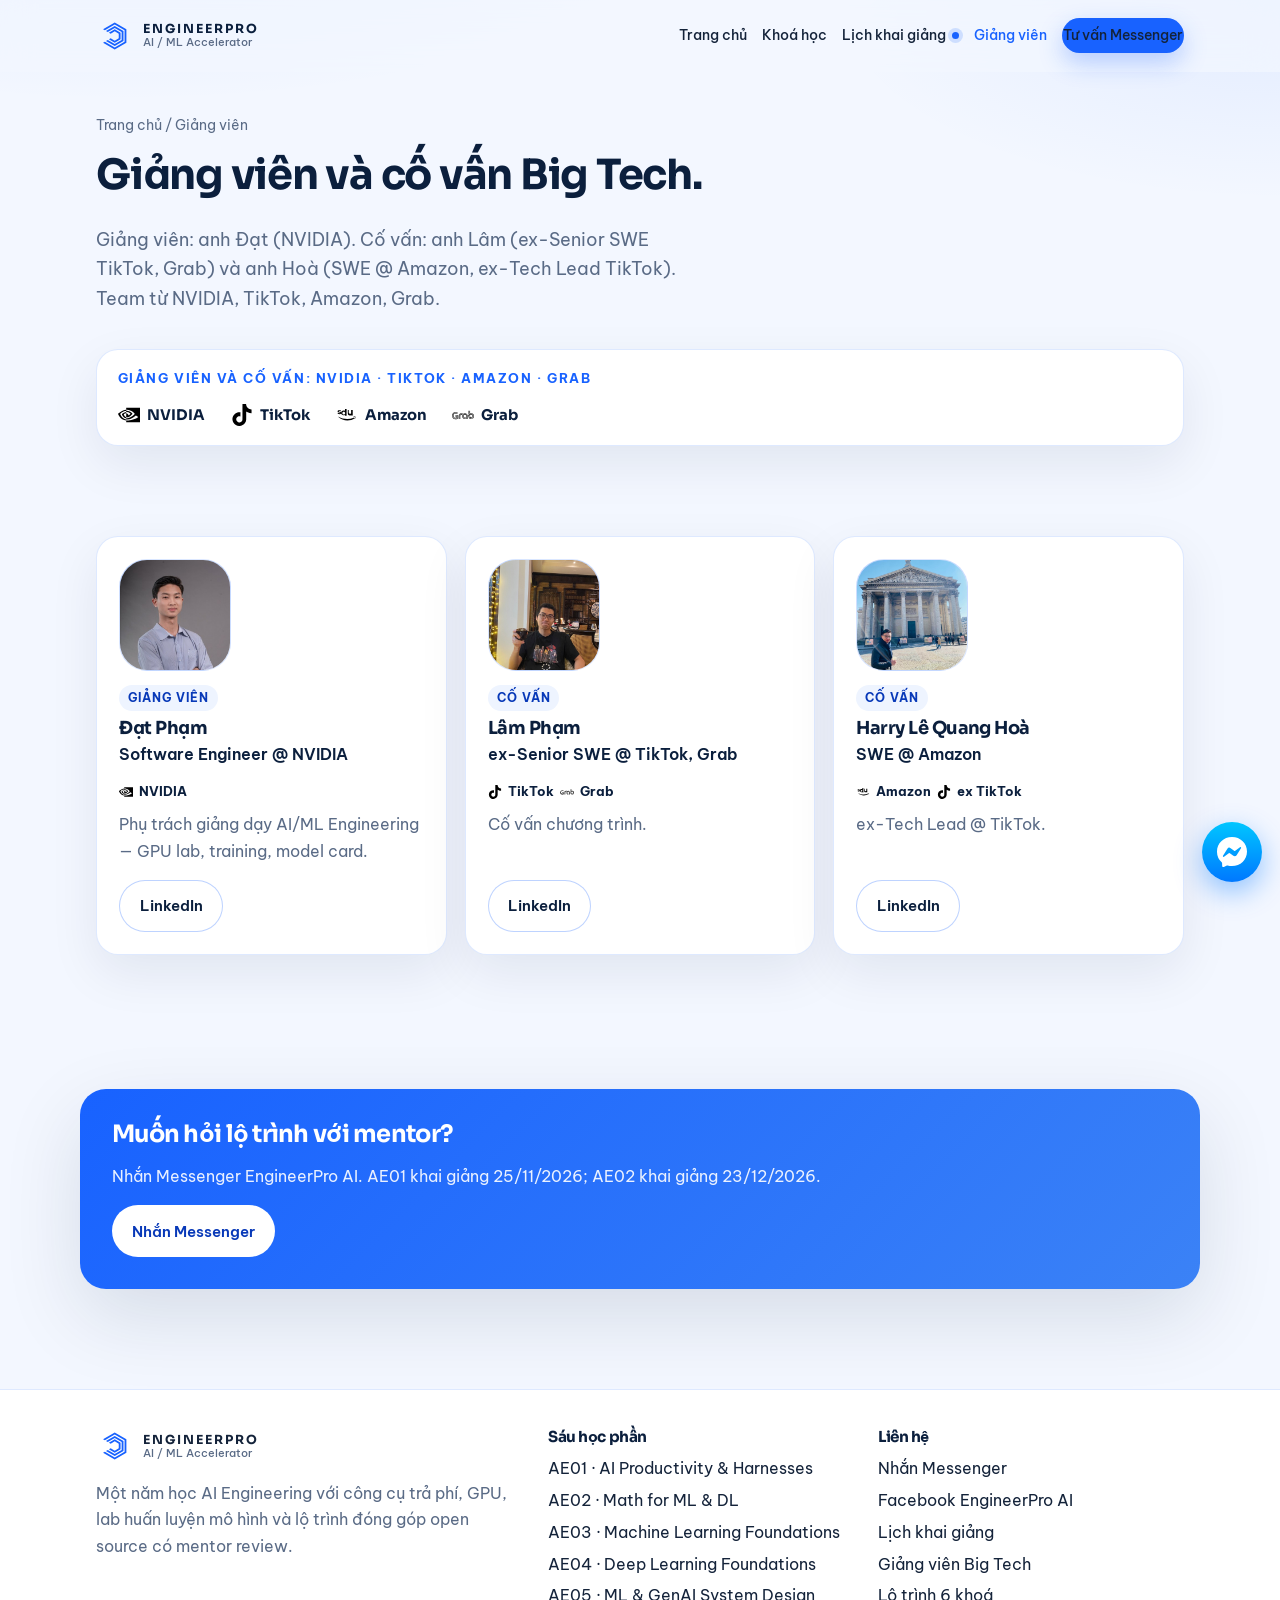
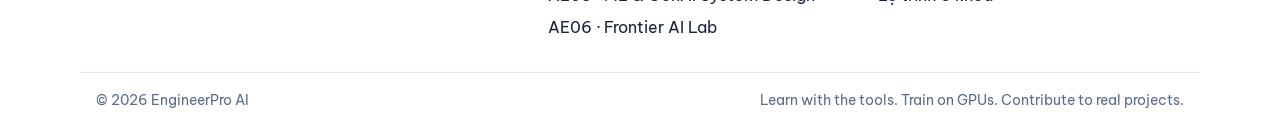
==== docs/giang-vien/index.html @ b5baab97 "Publish EngineerPro AI site with courses, instructors, and intake dates. Static GitHub Pages site fo" ====
<!doctype html>
<html lang="vi">
<head>
  <meta charset="utf-8">
  <meta name="viewport" content="width=device-width, initial-scale=1">
  <title>Giảng viên | EngineerPro AI</title>
  <meta name="description" content="Giảng viên Đạt Phạm (NVIDIA). Cố vấn Lâm Phạm (ex-Senior SWE TikTok, Grab) và Harry Lê Quang Hoà (SWE @ Amazon, ex-Tech Lead TikTok).">
  <link rel="canonical" href="https://engineerpro-team.github.io/engineerproai/giang-vien/">
  <link rel="icon" type="image/png" sizes="32x32" href="../assets/img/favicon-32.png">
  <link rel="icon" type="image/png" href="../assets/img/favicon.png">
  <link rel="apple-touch-icon" href="../assets/img/apple-touch-icon.png">
  <meta property="og:type" content="website">
  <meta property="og:site_name" content="EngineerPro AI">
  <meta property="og:locale" content="vi_VN">
  <meta property="og:title" content="Giảng viên | EngineerPro AI">
  <meta property="og:description" content="Giảng viên Đạt Phạm (NVIDIA). Cố vấn Lâm Phạm (ex-Senior SWE TikTok, Grab) và Harry Lê Quang Hoà (SWE @ Amazon, ex-Tech Lead TikTok).">
  <meta property="og:url" content="https://engineerpro-team.github.io/engineerproai/giang-vien/">
  <meta property="og:image" content="https://engineerpro-team.github.io/engineerproai/assets/img/og-share.png">
  <meta property="og:image:width" content="1200">
  <meta property="og:image:height" content="630">
  <meta name="twitter:card" content="summary_large_image">
  <meta name="twitter:title" content="Giảng viên | EngineerPro AI">
  <meta name="twitter:description" content="Giảng viên Đạt Phạm (NVIDIA). Cố vấn Lâm Phạm (ex-Senior SWE TikTok, Grab) và Harry Lê Quang Hoà (SWE @ Amazon, ex-Tech Lead TikTok).">
  <meta name="twitter:image" content="https://engineerpro-team.github.io/engineerproai/assets/img/og-share.png">
  <link rel="preconnect" href="https://fonts.googleapis.com">
  <link rel="preconnect" href="https://fonts.gstatic.com" crossorigin>
  <link href="https://fonts.googleapis.com/css2?family=Be+Vietnam+Pro:wght@400;500;600;700;800&family=Sora:wght@600;700;800&display=swap" rel="stylesheet">
  <link rel="stylesheet" href="../assets/css/style.css">
  
</head>
<body>
  <a class="skip-link" href="#main">Bỏ qua điều hướng</a>
  <header class="header" data-header>
  <div class="header-inner">
    <a class="brand" href="../index.html">
      <img src="../assets/img/logo-mark.svg" alt="">
      <span><b>ENGINEERPRO</b><small>AI / ML Accelerator</small></span>
    </a>
    <button class="nav-toggle" type="button" data-nav-toggle aria-expanded="false" aria-controls="site-nav" aria-label="Mở menu">
      <span></span>
    </button>
    <nav class="nav" id="site-nav" data-nav-panel>
      <a href="../index.html">Trang chủ</a>
      <a href="../khoa-hoc/">Khoá học</a>
      <a href="../lich-khai-giang/" class="nav-hot">Lịch khai giảng</a>
      <a href="../giang-vien/" class="is-active">Giảng viên</a>
      <a class="btn btn-primary" href="https://m.me/EngineerProAI" target="_blank" rel="noopener">Tư vấn Messenger</a>
    </nav>
  </div>
</header>
  <main id="main">
<section class="page-hero">
  <div class="wrap">
    <p class="crumbs"><a href="../index.html">Trang chủ</a> / Giảng viên</p>
    <h1>Giảng viên và cố vấn Big Tech.</h1>
    <p class="lede">Giảng viên: anh Đạt (NVIDIA). Cố vấn: anh Lâm (ex-Senior SWE TikTok, Grab) và anh Hoà (SWE @ Amazon, ex-Tech Lead TikTok). Team từ NVIDIA, TikTok, Amazon, Grab.</p>
    <div class="logo-strip reveal">
  <p>Giảng viên và cố vấn: NVIDIA · TikTok · Amazon · Grab</p>
  <ul><li><img src="../assets/img/companies/nvidia.svg" alt=""><span>NVIDIA</span></li><li><img src="../assets/img/companies/tiktok.svg" alt=""><span>TikTok</span></li><li><img src="../assets/img/companies/amazon.svg" alt=""><span>Amazon</span></li><li><img src="../assets/img/companies/grab.svg" alt=""><span>Grab</span></li></ul>
</div>
  </div>
</section>
<section class="instructors">
  <div class="wrap grid-3"><article class="card person">
  <div class="avatar"><img src="../assets/img/mentors/dat-pham.jpg" alt="Đạt Phạm"></div>
  <span class="soon">Giảng viên</span>
  <h3>Đạt Phạm</h3>
  <p class="person-role">Software Engineer @ NVIDIA</p>
  <div class="person-tags"><div class="company-tag"><img src="../assets/img/companies/nvidia.svg" alt="">NVIDIA</div></div>
  <p>Phụ trách giảng dạy AI/ML Engineering — GPU lab, training, model card.</p>
  <a class="btn btn-ghost" href="https://www.linkedin.com/in/datphamvn/" target="_blank" rel="noopener">LinkedIn</a>
</article><article class="card person">
  <div class="avatar"><img src="../assets/img/mentors/lam-pham.jpg" alt="Lâm Phạm"></div>
  <span class="soon">Cố vấn</span>
  <h3>Lâm Phạm</h3>
  <p class="person-role">ex-Senior SWE @ TikTok, Grab</p>
  <div class="person-tags"><div class="company-tag"><img src="../assets/img/companies/tiktok.svg" alt="">TikTok</div><div class="company-tag"><img src="../assets/img/companies/grab.svg" alt="">Grab</div></div>
  <p>Cố vấn chương trình.</p>
  <a class="btn btn-ghost" href="https://www.linkedin.com/in/lam0895/" target="_blank" rel="noopener">LinkedIn</a>
</article><article class="card person">
  <div class="avatar"><img src="../assets/img/mentors/harry-le-quang-hoa.jpg" alt="Harry Lê Quang Hoà"></div>
  <span class="soon">Cố vấn</span>
  <h3>Harry Lê Quang Hoà</h3>
  <p class="person-role">SWE @ Amazon</p>
  <div class="person-tags"><div class="company-tag"><img src="../assets/img/companies/amazon.svg" alt="">Amazon</div><div class="company-tag"><img src="../assets/img/companies/tiktok.svg" alt="">ex TikTok</div></div>
  <p>ex-Tech Lead @ TikTok.</p>
  <a class="btn btn-ghost" href="https://www.linkedin.com/in/harry-le-quang-hoa-32210066/" target="_blank" rel="noopener">LinkedIn</a>
</article></div>
</section>
<section>
  <div class="wrap callout">
    <h2>Muốn hỏi lộ trình với mentor?</h2>
    <p>Nhắn Messenger EngineerPro AI. AE01 khai giảng 25/11/2026; AE02 khai giảng 23/12/2026.</p>
    <a class="btn btn-ghost" href="https://m.me/EngineerProAI" target="_blank" rel="noopener">Nhắn Messenger</a>
  </div>
</section>
</main>
  <footer class="footer">
  <div class="wrap footer-grid">
    <div>
      <a class="brand" href="../index.html">
        <img src="../assets/img/logo-mark.svg" alt="">
        <span><b>ENGINEERPRO</b><small>AI / ML Accelerator</small></span>
      </a>
      <p style="margin-top:1rem">Một năm học AI Engineering với công cụ trả phí, GPU, lab huấn luyện mô hình và lộ trình đóng góp open source có mentor review.</p>
    </div>
    <div>
      <h3>Sáu học phần</h3>
      <ul><li><a href="../khoa-hoc/ae01/">AE01 · AI Productivity & Harnesses</a></li><li><a href="../khoa-hoc/ae02/">AE02 · Math for ML & DL</a></li><li><a href="../khoa-hoc/ae03/">AE03 · Machine Learning Foundations</a></li><li><a href="../khoa-hoc/ae04/">AE04 · Deep Learning Foundations</a></li><li><a href="../khoa-hoc/ae05/">AE05 · ML & GenAI System Design</a></li><li><a href="../khoa-hoc/ae06/">AE06 · Frontier AI Lab</a></li></ul>
    </div>
    <div>
      <h3>Liên hệ</h3>
      <ul>
        <li><a href="https://m.me/EngineerProAI" target="_blank" rel="noopener">Nhắn Messenger</a></li>
        <li><a href="https://www.facebook.com/EngineerProAI" target="_blank" rel="noopener">Facebook EngineerPro AI</a></li>
        <li><a href="../lich-khai-giang/">Lịch khai giảng</a></li>
        <li><a href="../giang-vien/">Giảng viên Big Tech</a></li>
        <li><a href="../khoa-hoc/">Lộ trình 6 khoá</a></li>
      </ul>
    </div>
  </div>
  <div class="wrap legal">
    <span>© <span data-year></span> EngineerPro AI</span>
    <span>Learn with the tools. Train on GPUs. Contribute to real projects.</span>
  </div>
</footer>
  <a class="msg-fab" href="https://m.me/EngineerProAI" target="_blank" rel="noopener" aria-label="Nhắn tin tư vấn qua Messenger">
  <svg viewBox="0 0 24 24" aria-hidden="true">
    <path fill="currentColor" d="M.001 11.639C.001 4.949 5.241 0 12.001 0 18.762 0 24 4.95 24 11.639c0 6.689-5.238 11.638-11.999 11.638-1.21 0-2.38-.16-3.47-.46a.96.96 0 00-.64.05l-2.39 1.05a.96.96 0 01-1.35-.85l-.07-2.14a.97.97 0 00-.32-.68A11.39 11.39 0 010 11.639zm8.32-2.19l-3.52 5.6c-.35.53.32 1.139.82.75l3.79-2.87a.724.724 0 01.87 0l2.8 2.1c.84.63 2.04.41 2.6-.48l3.52-5.6c.35-.53-.32-1.13-.82-.75l-3.79 2.87a.724.724 0 01-.87 0l-2.8-2.1a1.8 1.8 0 00-2.6.48z"/>
  </svg>
</a>
  <script src="../assets/js/main.js"></script>
</body>
</html>
---- docs/assets/css/style.css ----
/* EngineerPro AI — GitHub Pages static site */

:root {
  --blue: #1862ff;
  --blue-600: #0b4ae6;
  --blue-700: #0839b8;
  --blue-50: #eef4ff;
  --blue-100: #d9e6ff;
  --navy: #0b1f3d;
  --ink: #14233a;
  --muted: #5a6b86;
  --ice: #f3f7ff;
  --paper: #ffffff;
  --line: rgba(24, 98, 255, 0.14);
  --line-strong: rgba(24, 98, 255, 0.28);
  --shadow: 0 18px 50px rgba(11, 31, 61, 0.08);
  --shadow-lg: 0 28px 80px rgba(11, 31, 61, 0.12);
  --radius: 22px;
  --radius-sm: 14px;
  --max: 1120px;
  --header: 72px;
  --font: "Be Vietnam Pro", system-ui, sans-serif;
  --display: "Sora", "Be Vietnam Pro", system-ui, sans-serif;
}

*,
*::before,
*::after { box-sizing: border-box; }

html { scroll-behavior: smooth; }

body {
  margin: 0;
  font-family: var(--font);
  color: var(--ink);
  background:
    radial-gradient(1200px 500px at 10% -10%, rgba(24, 98, 255, 0.12), transparent 55%),
    radial-gradient(900px 400px at 100% 0%, rgba(24, 98, 255, 0.08), transparent 50%),
    var(--ice);
  line-height: 1.65;
  min-height: 100vh;
  overflow-x: hidden;
}

body.nav-open { overflow: hidden; }

img { max-width: 100%; display: block; }

a { color: var(--blue-600); text-decoration: none; }
a:hover { text-decoration: underline; }
:focus-visible {
  outline: 3px solid var(--blue);
  outline-offset: 3px;
}

h1, h2, h3, h4 {
  font-family: var(--display);
  color: var(--navy);
  line-height: 1.15;
  letter-spacing: -0.03em;
  margin: 0 0 0.6em;
}

p { margin: 0 0 1em; }

.skip-link {
  position: absolute;
  left: -9999px;
  top: 0;
  background: var(--navy);
  color: #fff;
  padding: 0.7rem 1.1rem;
  z-index: 10000;
  border-radius: 0 0 10px 0;
  font-weight: 600;
}
.skip-link:focus { left: 0; }

.sr-only {
  position: absolute;
  width: 1px;
  height: 1px;
  padding: 0;
  margin: -1px;
  overflow: hidden;
  clip: rect(0, 0, 0, 0);
  white-space: nowrap;
  border: 0;
}

.wrap {
  width: 100%;
  max-width: var(--max);
  margin-inline: auto;
  padding-inline: 1rem;
  box-sizing: border-box;
}
.lede, .tagline, h1 { max-width: 100%; overflow-wrap: break-word; }

.header {
  position: sticky;
  top: 0;
  z-index: 50;
  min-height: var(--header);
  height: auto;
  display: flex;
  align-items: center;
  background: rgba(243, 247, 255, 0.72);
  backdrop-filter: blur(16px);
  -webkit-backdrop-filter: blur(16px);
  border-bottom: 1px solid transparent;
  transition: border-color 0.2s, background 0.2s, box-shadow 0.2s;
}
.header.is-scrolled {
  border-bottom-color: var(--line);
  background: rgba(255, 255, 255, 0.86);
  box-shadow: 0 8px 24px rgba(11, 31, 61, 0.05);
}

.header-inner {
  display: flex;
  align-items: center;
  justify-content: space-between;
  gap: 1rem;
  width: 100%;
  max-width: var(--max);
  margin-inline: auto;
  padding-inline: 1rem;
  box-sizing: border-box;
}

.brand {
  display: flex;
  align-items: center;
  gap: 0.7rem;
  text-decoration: none;
  color: var(--navy);
  font-family: var(--display);
  font-weight: 700;
  letter-spacing: 0.08em;
  font-size: 0.82rem;
}
.brand:hover { text-decoration: none; color: var(--blue); }
.brand img { width: 36px; height: 36px; }
.brand span { display: flex; flex-direction: column; line-height: 1.15; }
.brand b { letter-spacing: 0.16em; font-size: 0.78rem; }
.brand small {
  font-family: var(--font);
  font-weight: 500;
  letter-spacing: 0;
  color: var(--muted);
  font-size: 0.68rem;
  text-transform: none;
}

.nav {
  display: none;
  align-items: center;
  gap: 0.2rem 0.95rem;
}
.nav.is-open {
  display: flex;
  position: fixed;
  inset: var(--header) 0 0 0;
  background: rgba(255, 255, 255, 0.97);
  flex-direction: column;
  align-items: stretch;
  padding: 1.2rem;
  gap: 0.2rem;
  z-index: 40;
}
.nav a {
  color: var(--ink);
  font-weight: 500;
  font-size: 1.05rem;
  text-decoration: none;
  padding: 0.85rem 0.4rem;
  border-bottom: 1px solid var(--line);
}
.nav a:hover,
.nav a.is-active { color: var(--blue); }
.nav .btn { margin-top: 0.8rem; width: 100%; }

.nav-toggle {
  display: inline-flex !important;
  align-items: center;
  justify-content: center;
  width: 42px;
  height: 42px;
  border: 1.5px solid var(--blue);
  background: #fff;
  border-radius: 12px;
  cursor: pointer;
  margin-left: auto;
  flex-shrink: 0;
}

@media (min-width: 901px) {
  .nav-toggle { display: none !important; }
  .nav {
    display: flex;
    position: static;
    inset: auto;
    background: transparent;
    flex-direction: row;
    align-items: center;
    padding: 0;
    gap: 0.2rem 0.95rem;
  }
  .nav.is-open { display: flex; }
  .nav a {
    padding: 0.35rem 0;
    font-size: 0.9rem;
    border-bottom: 0;
  }
  .nav .btn { margin-top: 0; width: auto; }
}
.nav-toggle span,
.nav-toggle span::before,
.nav-toggle span::after {
  display: block;
  width: 18px;
  height: 2px;
  background: var(--navy);
  position: relative;
  margin: 0 auto;
  border-radius: 2px;
}
.nav-toggle span::before,
.nav-toggle span::after {
  content: "";
  position: absolute;
  left: 0;
}
.nav-toggle span::before { top: -6px; }
.nav-toggle span::after { top: 6px; }

.btn {
  display: inline-flex;
  align-items: center;
  justify-content: center;
  gap: 0.45rem;
  padding: 0.78rem 1.2rem;
  border-radius: 999px;
  font-weight: 600;
  font-size: 0.95rem;
  border: 1px solid transparent;
  text-decoration: none;
  cursor: pointer;
  transition: transform 0.15s, box-shadow 0.15s, background 0.15s;
  white-space: nowrap;
}
.btn:hover { text-decoration: none; transform: translateY(-1px); }
.btn-primary {
  background: var(--blue);
  color: #fff;
  box-shadow: 0 10px 24px rgba(24, 98, 255, 0.28);
}
.btn-primary:hover { background: var(--blue-600); color: #fff; }
.btn-ghost {
  background: #fff;
  color: var(--navy);
  border-color: var(--line-strong);
}
.btn-ghost:hover { color: var(--blue); }
.btn-lg { padding: 0.95rem 1.45rem; }

.hero {
  padding: 3.2rem 0 2.2rem;
  position: relative;
  overflow: visible;
}
.hero-grid > * { min-width: 0; }
.hero-grid {
  display: grid;
  grid-template-columns: 1.15fr 0.85fr;
  gap: 2.5rem;
  align-items: center;
}
.eyebrow {
  display: inline-flex;
  align-items: center;
  flex-wrap: wrap;
  max-width: 100%;
  white-space: normal;
  gap: 0.5rem;
  font-size: 0.78rem;
  font-weight: 600;
  letter-spacing: 0.08em;
  text-transform: uppercase;
  color: var(--blue);
  background: #fff;
  border: 1px solid var(--line);
  padding: 0.35rem 0.75rem;
  border-radius: 999px;
  margin-bottom: 1.1rem;
  line-height: 1.35;
}
.hero h1 {
  font-size: clamp(2.1rem, 4.4vw, 3.55rem);
  margin-bottom: 0.7rem;
}
.lede {
  font-size: 1.12rem;
  color: var(--muted);
  max-width: 38rem;
}
.hero-actions {
  display: flex;
  flex-wrap: wrap;
  gap: 0.75rem;
  margin: 1.5rem 0 0.4rem;
}
.tagline {
  font-family: var(--display);
  font-weight: 600;
  color: var(--navy);
  margin-top: 1rem;
  font-size: 1rem;
}

.hero-visual {
  position: relative;
  display: grid;
  place-items: center;
  min-height: 380px;
  overflow: hidden;
}
.hero-visual::before {
  content: "";
  position: absolute;
  inset: 8%;
  border-radius: 40px;
  background: linear-gradient(160deg, rgba(24, 98, 255, 0.14), rgba(24, 98, 255, 0.02));
  transform: rotate(12deg);
}
.hero-visual img {
  width: min(340px, 100%);
  position: relative;
  filter: drop-shadow(0 24px 40px rgba(24, 98, 255, 0.18));
  animation: floaty 6s ease-in-out infinite;
}
@keyframes floaty {
  0%, 100% { transform: translateY(0); }
  50% { transform: translateY(-10px); }
}

.stats {
  display: grid;
  grid-template-columns: repeat(4, 1fr);
  gap: 0.8rem;
  margin-top: 2.4rem;
}
.stat {
  background: #fff;
  border: 1px solid var(--line);
  border-radius: var(--radius-sm);
  padding: 1rem 1.1rem;
  box-shadow: var(--shadow);
}
.stat b {
  display: block;
  font-family: var(--display);
  font-size: 1.55rem;
  color: var(--blue);
  letter-spacing: -0.03em;
}
.stat span { color: var(--muted); font-size: 0.88rem; }

section { padding: 4.2rem 0; }
.section-head {
  max-width: 40rem;
  margin-bottom: 2rem;
}
.section-head h2 { font-size: clamp(1.7rem, 3vw, 2.25rem); }
.kicker {
  color: var(--blue);
  font-weight: 700;
  font-size: 0.82rem;
  letter-spacing: 0.14em;
  text-transform: uppercase;
  margin-bottom: 0.5rem;
}

.grid-3, .grid-2, .grid-4 {
  display: grid;
  gap: 1.1rem;
}
.grid-3 { grid-template-columns: repeat(3, 1fr); }
.grid-2 { grid-template-columns: repeat(2, 1fr); }
.grid-4 { grid-template-columns: repeat(4, 1fr); }

.card {
  background: #fff;
  border: 1px solid var(--line);
  border-radius: var(--radius);
  padding: 1.35rem 1.4rem;
  box-shadow: var(--shadow);
}
.card h3 { font-size: 1.12rem; margin-bottom: 0.4rem; }
.card p:last-child { margin-bottom: 0; }
.card p { color: var(--muted); }

.icon-pill {
  width: 42px;
  height: 42px;
  border-radius: 12px;
  display: grid;
  place-items: center;
  background: var(--blue-50);
  color: var(--blue);
  margin-bottom: 0.85rem;
  font-family: var(--display);
  font-weight: 700;
}

.course-card {
  display: grid;
  grid-template-columns: auto 1fr auto;
  gap: 1.1rem;
  align-items: center;
  background: #fff;
  border: 1px solid var(--line);
  border-radius: var(--radius);
  padding: 1.15rem 1.25rem;
  text-decoration: none;
  color: inherit;
  box-shadow: var(--shadow);
  transition: transform 0.15s, border-color 0.15s, box-shadow 0.15s;
}
.course-card:hover {
  text-decoration: none;
  transform: translateY(-3px);
  border-color: var(--blue);
  box-shadow: var(--shadow-lg);
}
.hex {
  width: 58px;
  height: 64px;
  display: grid;
  place-items: center;
  background: var(--blue);
  color: #fff;
  clip-path: polygon(50% 0%, 100% 25%, 100% 75%, 50% 100%, 0% 75%, 0% 25%);
  font-family: var(--display);
  font-weight: 700;
  font-size: 0.78rem;
  letter-spacing: 0.04em;
}
.course-card h3 { margin: 0 0 0.2rem; font-size: 1.08rem; }
.course-card p { margin: 0; color: var(--muted); font-size: 0.95rem; }
.course-card .meta {
  color: var(--blue);
  font-weight: 600;
  font-size: 0.82rem;
  margin-bottom: 0.2rem;
}
.course-card .go {
  color: var(--blue);
  font-weight: 700;
  font-size: 1.4rem;
}

.table-wrap {
  overflow-x: auto;
  border: 1px solid var(--line);
  border-radius: var(--radius);
  background: #fff;
  box-shadow: var(--shadow);
}
table {
  width: 100%;
  border-collapse: collapse;
  font-size: 0.92rem;
}
th, td {
  text-align: left;
  padding: 0.85rem 1rem;
  border-bottom: 1px solid var(--line);
  vertical-align: top;
}
th {
  background: var(--blue-50);
  color: var(--navy);
  font-weight: 700;
  white-space: nowrap;
}
tr:last-child td { border-bottom: 0; }

.chips {
  display: flex;
  flex-wrap: wrap;
  gap: 0.45rem;
  margin: 0.8rem 0 0;
}
.chip {
  background: var(--blue-50);
  color: var(--blue-700);
  border-radius: 999px;
  padding: 0.28rem 0.7rem;
  font-size: 0.82rem;
  font-weight: 600;
}

.page-hero { padding: 2.6rem 0 1.4rem; }
.crumbs {
  font-size: 0.85rem;
  color: var(--muted);
  margin-bottom: 1rem;
}
.crumbs a { color: var(--muted); }
.page-hero h1 { font-size: clamp(1.8rem, 3.4vw, 2.6rem); }
.tagline-en {
  font-family: var(--display);
  color: var(--blue);
  font-weight: 600;
  margin-bottom: 0.8rem;
}

.split {
  display: grid;
  grid-template-columns: 1fr 1fr;
  gap: 1.1rem;
}

.callout {
  background: linear-gradient(135deg, #1862ff, #3b82f6);
  color: #fff;
  border-radius: calc(var(--radius) + 4px);
  padding: 2rem;
  box-shadow: var(--shadow-lg);
}
.callout h2, .callout h3 { color: #fff; }
.callout p { color: rgba(255, 255, 255, 0.9); }
.callout .btn-ghost {
  background: #fff;
  color: var(--blue-700);
  border-color: transparent;
}
.callout .hero-actions { margin-top: 0.4rem; }
.callout .btn-primary {
  background: #fff;
  color: var(--blue-700);
  box-shadow: none;
}

.instructors .avatar {
  width: 112px;
  height: 112px;
  border-radius: 28px;
  overflow: hidden;
  background: linear-gradient(160deg, var(--blue-100), #fff);
  border: 1px solid var(--line);
  margin-bottom: 0.9rem;
  padding: 0;
}
.instructors .avatar img {
  width: 100%;
  height: 100%;
  object-fit: cover;
}
.person {
  display: flex;
  flex-direction: column;
  height: 100%;
}
.person .soon,
.person .person-tags,
.person .company-tag {
  align-self: flex-start;
}
.person-tags {
  display: flex;
  flex-wrap: wrap;
  gap: 0.4rem;
  margin: 0.15rem 0 0.55rem;
}
.person h3 { margin: 0.45rem 0 0.15rem; }
.person-role {
  font-weight: 600;
  color: var(--navy) !important;
  margin-bottom: 0.35rem !important;
}
.person .btn { margin-top: auto; align-self: flex-start; }
.soon {
  display: inline-block;
  background: var(--blue-50);
  color: var(--blue-700);
  font-size: 0.75rem;
  font-weight: 700;
  letter-spacing: 0.08em;
  text-transform: uppercase;
  padding: 0.2rem 0.55rem;
  border-radius: 999px;
}

.pager {
  display: flex;
  justify-content: space-between;
  gap: 1rem;
  flex-wrap: wrap;
  margin-top: 2.2rem;
}
.pager a {
  background: #fff;
  border: 1px solid var(--line);
  border-radius: var(--radius-sm);
  padding: 0.9rem 1rem;
  min-width: min(100%, 240px);
  color: inherit;
  text-decoration: none;
  box-shadow: var(--shadow);
}
.pager a:hover { border-color: var(--blue); }
.pager small { color: var(--muted); display: block; }

.footer {
  margin-top: 2rem;
  padding: 2.4rem 0 1.6rem;
  border-top: 1px solid var(--line);
  background: #fff;
}
.footer-grid {
  display: grid;
  grid-template-columns: 1.4fr 1fr 1fr;
  gap: 1.5rem;
}
.footer h3 { font-size: 0.95rem; }
.footer a { color: var(--ink); }
.footer p, .footer li { color: var(--muted); }
.footer ul { list-style: none; margin: 0; padding: 0; }
.footer li { margin: 0.35rem 0; }
.legal {
  margin-top: 1.6rem;
  padding-top: 1rem;
  border-top: 1px solid var(--line);
  color: var(--muted);
  font-size: 0.85rem;
  display: flex;
  justify-content: space-between;
  gap: 1rem;
  flex-wrap: wrap;
}

.reveal {
  opacity: 0;
  transform: translateY(16px);
  transition: opacity 0.6s ease, transform 0.6s ease;
}
.reveal.is-visible { opacity: 1; transform: none; }

@media (prefers-reduced-motion: reduce) {
  html { scroll-behavior: auto; }
  .hero-visual img { animation: none; }
  .reveal { opacity: 1; transform: none; }
}

@media (max-width: 900px) {
  .hero-grid,
  .grid-3,
  .grid-4,
  .split,
  .footer-grid,
  .stats { grid-template-columns: 1fr 1fr; }
  .course-card { grid-template-columns: auto 1fr; }
  .course-card .go { display: none; }
}

@media (max-width: 640px) {
  .hero { padding-top: 1.6rem; }
  .hero-grid,
  .grid-2,
  .grid-3,
  .grid-4,
  .stats,
  .footer-grid { grid-template-columns: 1fr; }
  .hero-visual { min-height: 240px; overflow: hidden; }
  .hero h1 { font-size: 1.75rem; }
  .split { grid-template-columns: 1fr; }
  .hero-actions { flex-direction: column; align-items: stretch; }
  .hero-actions .btn { width: 100%; white-space: normal; }
  .nav-toggle { flex-shrink: 0; }
  section { padding: 3rem 0; }
  .logo-strip ul { gap: 0.7rem 1.1rem; }
  .logo-strip p { letter-spacing: 0.06em; }
  .sched-grid { grid-template-columns: 1fr; }
}

.nav-hot {
  position: relative;
}
.nav-hot::after {
  content: "";
  display: inline-block;
  width: 7px;
  height: 7px;
  margin-left: 0.35rem;
  border-radius: 50%;
  background: var(--blue);
  box-shadow: 0 0 0 4px rgba(24, 98, 255, 0.16);
  transform: translateY(-1px);
}

.logo-strip {
  margin-top: 2.2rem;
  padding: 1.15rem 1.3rem;
  background: #fff;
  border: 1px solid var(--line);
  border-radius: var(--radius);
  box-shadow: var(--shadow);
}
.logo-strip p {
  margin: 0 0 0.85rem;
  font-size: 0.8rem;
  font-weight: 700;
  letter-spacing: 0.12em;
  text-transform: uppercase;
  color: var(--blue);
}
.logo-strip ul {
  list-style: none;
  display: flex;
  flex-wrap: wrap;
  align-items: center;
  gap: 0.85rem 1.6rem;
  margin: 0;
  padding: 0;
}
.logo-strip li {
  display: flex;
  align-items: center;
  gap: 0.45rem;
  color: var(--navy);
  font-family: var(--display);
  font-weight: 700;
  font-size: 0.92rem;
}
.logo-strip img {
  width: 22px;
  height: 22px;
  object-fit: contain;
  color: var(--navy);
}

.diagram {
  margin: 0 0 1.8rem;
  background: #fff;
  border: 1px solid var(--line);
  border-radius: calc(var(--radius) + 4px);
  padding: 0.45rem;
  box-shadow: var(--shadow);
  overflow: hidden;
}
.diagram img {
  width: 100%;
  height: auto;
  display: block;
}

.sched-grid {
  display: grid;
  grid-template-columns: repeat(3, 1fr);
  gap: 1.1rem;
}
.sched-card {
  background: #fff;
  border: 1px solid var(--line);
  border-radius: var(--radius);
  padding: 1.25rem 1.3rem;
  box-shadow: var(--shadow);
  display: flex;
  flex-direction: column;
  gap: 0.45rem;
}
.sched-card .when {
  font-family: var(--display);
  font-weight: 700;
  color: var(--blue);
  font-size: 0.88rem;
}
.sched-card .soon { align-self: flex-start; }
.sched-card p { margin: 0; }
.sched-card.is-open {
  border-color: var(--line-strong);
  box-shadow: var(--shadow-lg);
}
.sched-card .slots {
  list-style: none;
  margin: 0;
  padding: 0;
  color: var(--ink);
  font-size: 0.92rem;
}
.sched-card .slots li { padding: 0.12rem 0; }
.sched-card .open {
  margin-top: auto;
  padding-top: 0.7rem;
}
.intake-line {
  margin: 1rem 0 0;
  color: var(--navy);
  font-weight: 600;
  font-size: 0.95rem;
}
.intake-line strong { color: var(--blue-700); }

.company-tag {
  display: inline-flex;
  align-items: center;
  gap: 0.35rem;
  font-size: 0.8rem;
  font-weight: 700;
  color: var(--navy);
  margin-top: 0.35rem;
}
.company-tag img { width: 14px; height: 14px; }

@media (max-width: 900px) {
  .sched-grid { grid-template-columns: 1fr 1fr; }
}
@media (max-width: 640px) {
  .sched-grid { grid-template-columns: 1fr; }
}

.msg-fab {
  position: fixed;
  right: calc(1.1rem + env(safe-area-inset-right, 0px));
  bottom: calc(1.1rem + env(safe-area-inset-bottom, 0px));
  z-index: 80;
  width: 60px;
  height: 60px;
  border-radius: 50%;
  display: grid;
  place-items: center;
  color: #fff;
  background: linear-gradient(180deg, #00c6ff 0%, #0078ff 100%);
  box-shadow: 0 10px 28px rgba(0, 120, 255, 0.42);
  text-decoration: none;
  animation: msgPulse 2.4s ease-in-out infinite;
}
.msg-fab svg {
  width: 30px;
  height: 30px;
  display: block;
}
.msg-fab:hover {
  text-decoration: none;
  color: #fff;
  transform: scale(1.06);
  animation-play-state: paused;
}
.msg-fab:focus-visible {
  outline: 3px solid #fff;
  outline-offset: 3px;
}
@keyframes msgPulse {
  0%, 100% { box-shadow: 0 10px 28px rgba(0, 120, 255, 0.42), 0 0 0 0 rgba(0, 120, 255, 0.45); }
  55% { box-shadow: 0 10px 28px rgba(0, 120, 255, 0.42), 0 0 0 14px rgba(0, 120, 255, 0); }
}
@media (prefers-reduced-motion: reduce) {
  .msg-fab { animation: none; }
}
@media (max-width: 640px) {
  .msg-fab {
    width: 56px;
    height: 56px;
    right: calc(0.85rem + env(safe-area-inset-right, 0px));
    bottom: calc(0.85rem + env(safe-area-inset-bottom, 0px));
  }
  .msg-fab svg { width: 28px; height: 28px; }
}
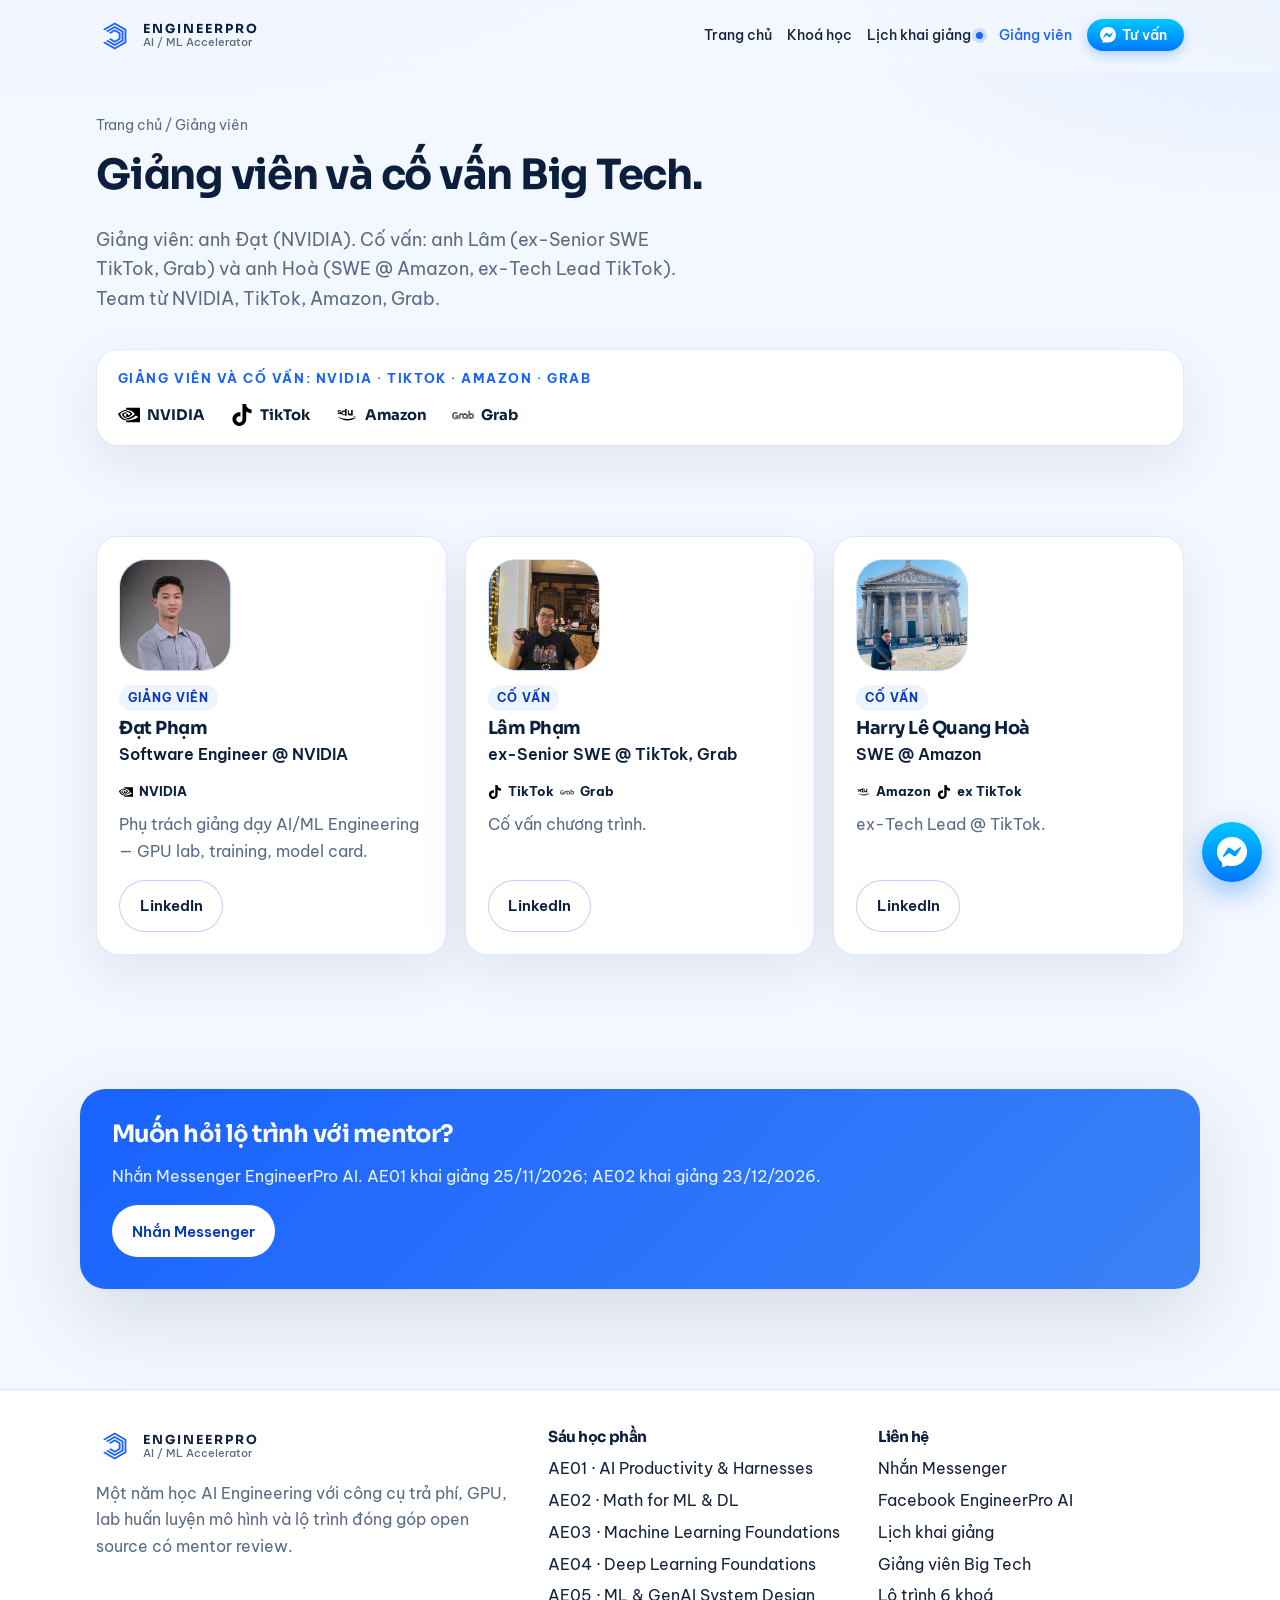
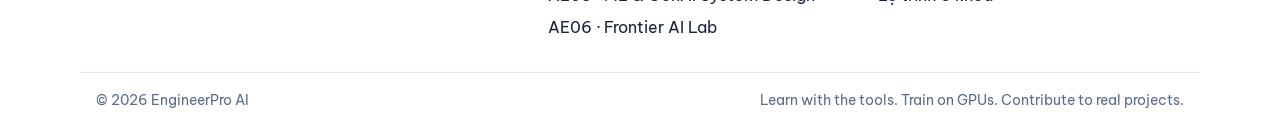
==== commit a38cf81d: "Restyle the nav Messenger CTA so it no longer collides with nav link styles. Shorter label, official" ====
--- a/docs/giang-vien/index.html
+++ b/docs/giang-vien/index.html
@@ -44,7 +44,7 @@
       <a href="../khoa-hoc/">Khoá học</a>
       <a href="../lich-khai-giang/" class="nav-hot">Lịch khai giảng</a>
       <a href="../giang-vien/" class="is-active">Giảng viên</a>
-      <a class="btn btn-primary" href="https://m.me/EngineerProAI" target="_blank" rel="noopener">Tư vấn Messenger</a>
+      <a class="btn btn-msg" href="https://m.me/EngineerProAI" target="_blank" rel="noopener"><svg viewBox="0 0 24 24" aria-hidden="true"><path fill="currentColor" d="M.001 11.639C.001 4.949 5.241 0 12.001 0 18.762 0 24 4.95 24 11.639c0 6.689-5.238 11.638-11.999 11.638-1.21 0-2.38-.16-3.47-.46a.96.96 0 00-.64.05l-2.39 1.05a.96.96 0 01-1.35-.85l-.07-2.14a.97.97 0 00-.32-.68A11.39 11.39 0 010 11.639zm8.32-2.19l-3.52 5.6c-.35.53.32 1.139.82.75l3.79-2.87a.724.724 0 01.87 0l2.8 2.1c.84.63 2.04.41 2.6-.48l3.52-5.6c.35-.53-.32-1.13-.82-.75l-3.79 2.87a.724.724 0 01-.87 0l-2.8-2.1a1.8 1.8 0 00-2.6.48z"/></svg> Tư vấn</a>
     </nav>
   </div>
 </header>
@@ -125,9 +125,7 @@
   </div>
 </footer>
   <a class="msg-fab" href="https://m.me/EngineerProAI" target="_blank" rel="noopener" aria-label="Nhắn tin tư vấn qua Messenger">
-  <svg viewBox="0 0 24 24" aria-hidden="true">
-    <path fill="currentColor" d="M.001 11.639C.001 4.949 5.241 0 12.001 0 18.762 0 24 4.95 24 11.639c0 6.689-5.238 11.638-11.999 11.638-1.21 0-2.38-.16-3.47-.46a.96.96 0 00-.64.05l-2.39 1.05a.96.96 0 01-1.35-.85l-.07-2.14a.97.97 0 00-.32-.68A11.39 11.39 0 010 11.639zm8.32-2.19l-3.52 5.6c-.35.53.32 1.139.82.75l3.79-2.87a.724.724 0 01.87 0l2.8 2.1c.84.63 2.04.41 2.6-.48l3.52-5.6c.35-.53-.32-1.13-.82-.75l-3.79 2.87a.724.724 0 01-.87 0l-2.8-2.1a1.8 1.8 0 00-2.6.48z"/>
-  </svg>
+  <svg viewBox="0 0 24 24" aria-hidden="true"><path fill="currentColor" d="M.001 11.639C.001 4.949 5.241 0 12.001 0 18.762 0 24 4.95 24 11.639c0 6.689-5.238 11.638-11.999 11.638-1.21 0-2.38-.16-3.47-.46a.96.96 0 00-.64.05l-2.39 1.05a.96.96 0 01-1.35-.85l-.07-2.14a.97.97 0 00-.32-.68A11.39 11.39 0 010 11.639zm8.32-2.19l-3.52 5.6c-.35.53.32 1.139.82.75l3.79-2.87a.724.724 0 01.87 0l2.8 2.1c.84.63 2.04.41 2.6-.48l3.52-5.6c.35-.53-.32-1.13-.82-.75l-3.79 2.87a.724.724 0 01-.87 0l-2.8-2.1a1.8 1.8 0 00-2.6.48z"/></svg>
 </a>
   <script src="../assets/js/main.js"></script>
 </body>
--- a/docs/assets/css/style.css
+++ b/docs/assets/css/style.css
@@ -169,7 +169,7 @@
   gap: 0.2rem;
   z-index: 40;
 }
-.nav a {
+.nav a:not(.btn) {
   color: var(--ink);
   font-weight: 500;
   font-size: 1.05rem;
@@ -177,8 +177,8 @@
   padding: 0.85rem 0.4rem;
   border-bottom: 1px solid var(--line);
 }
-.nav a:hover,
-.nav a.is-active { color: var(--blue); }
+.nav a:not(.btn):hover,
+.nav a:not(.btn).is-active { color: var(--blue); }
 .nav .btn { margin-top: 0.8rem; width: 100%; }
 
 .nav-toggle {
@@ -208,7 +208,7 @@
     gap: 0.2rem 0.95rem;
   }
   .nav.is-open { display: flex; }
-  .nav a {
+  .nav a:not(.btn) {
     padding: 0.35rem 0;
     font-size: 0.9rem;
     border-bottom: 0;
@@ -254,9 +254,34 @@
 .btn-primary {
   background: var(--blue);
   color: #fff;
-  box-shadow: 0 10px 24px rgba(24, 98, 255, 0.28);
+  box-shadow: none;
 }
 .btn-primary:hover { background: var(--blue-600); color: #fff; }
+.btn-msg {
+  background: linear-gradient(180deg, #00c6ff 0%, #0078ff 100%);
+  color: #fff;
+  box-shadow: 0 4px 12px rgba(0, 120, 255, 0.28);
+  padding: 0.5rem 1.05rem 0.5rem 0.8rem;
+  font-size: 0.875rem;
+  font-weight: 600;
+  letter-spacing: 0.01em;
+  gap: 0.42rem;
+  line-height: 1;
+  border: 0;
+}
+.btn-msg svg {
+  width: 16px;
+  height: 16px;
+  display: block;
+  flex: 0 0 auto;
+}
+.btn-msg:hover {
+  color: #fff;
+  filter: brightness(1.06);
+  transform: translateY(-1px);
+  box-shadow: 0 6px 16px rgba(0, 120, 255, 0.34);
+}
+.nav .btn-msg { color: #fff; }
 .btn-ghost {
   background: #fff;
   color: var(--navy);
@@ -778,6 +803,23 @@
   color: var(--blue);
   font-size: 0.88rem;
 }
+.sched-main {
+  text-decoration: none;
+  color: inherit;
+  display: flex;
+  flex-direction: column;
+  gap: 0.45rem;
+  flex: 1;
+  min-width: 0;
+}
+.sched-main:hover { text-decoration: none; color: inherit; }
+.sched-card:hover { border-color: var(--blue); }
+.sched-card h3 { margin: 0; font-size: 1.05rem; }
+.sched-go {
+  color: var(--blue) !important;
+  font-weight: 700;
+  font-size: 0.9rem;
+}
 .sched-card .soon { align-self: flex-start; }
 .sched-card p { margin: 0; }
 .sched-card.is-open {
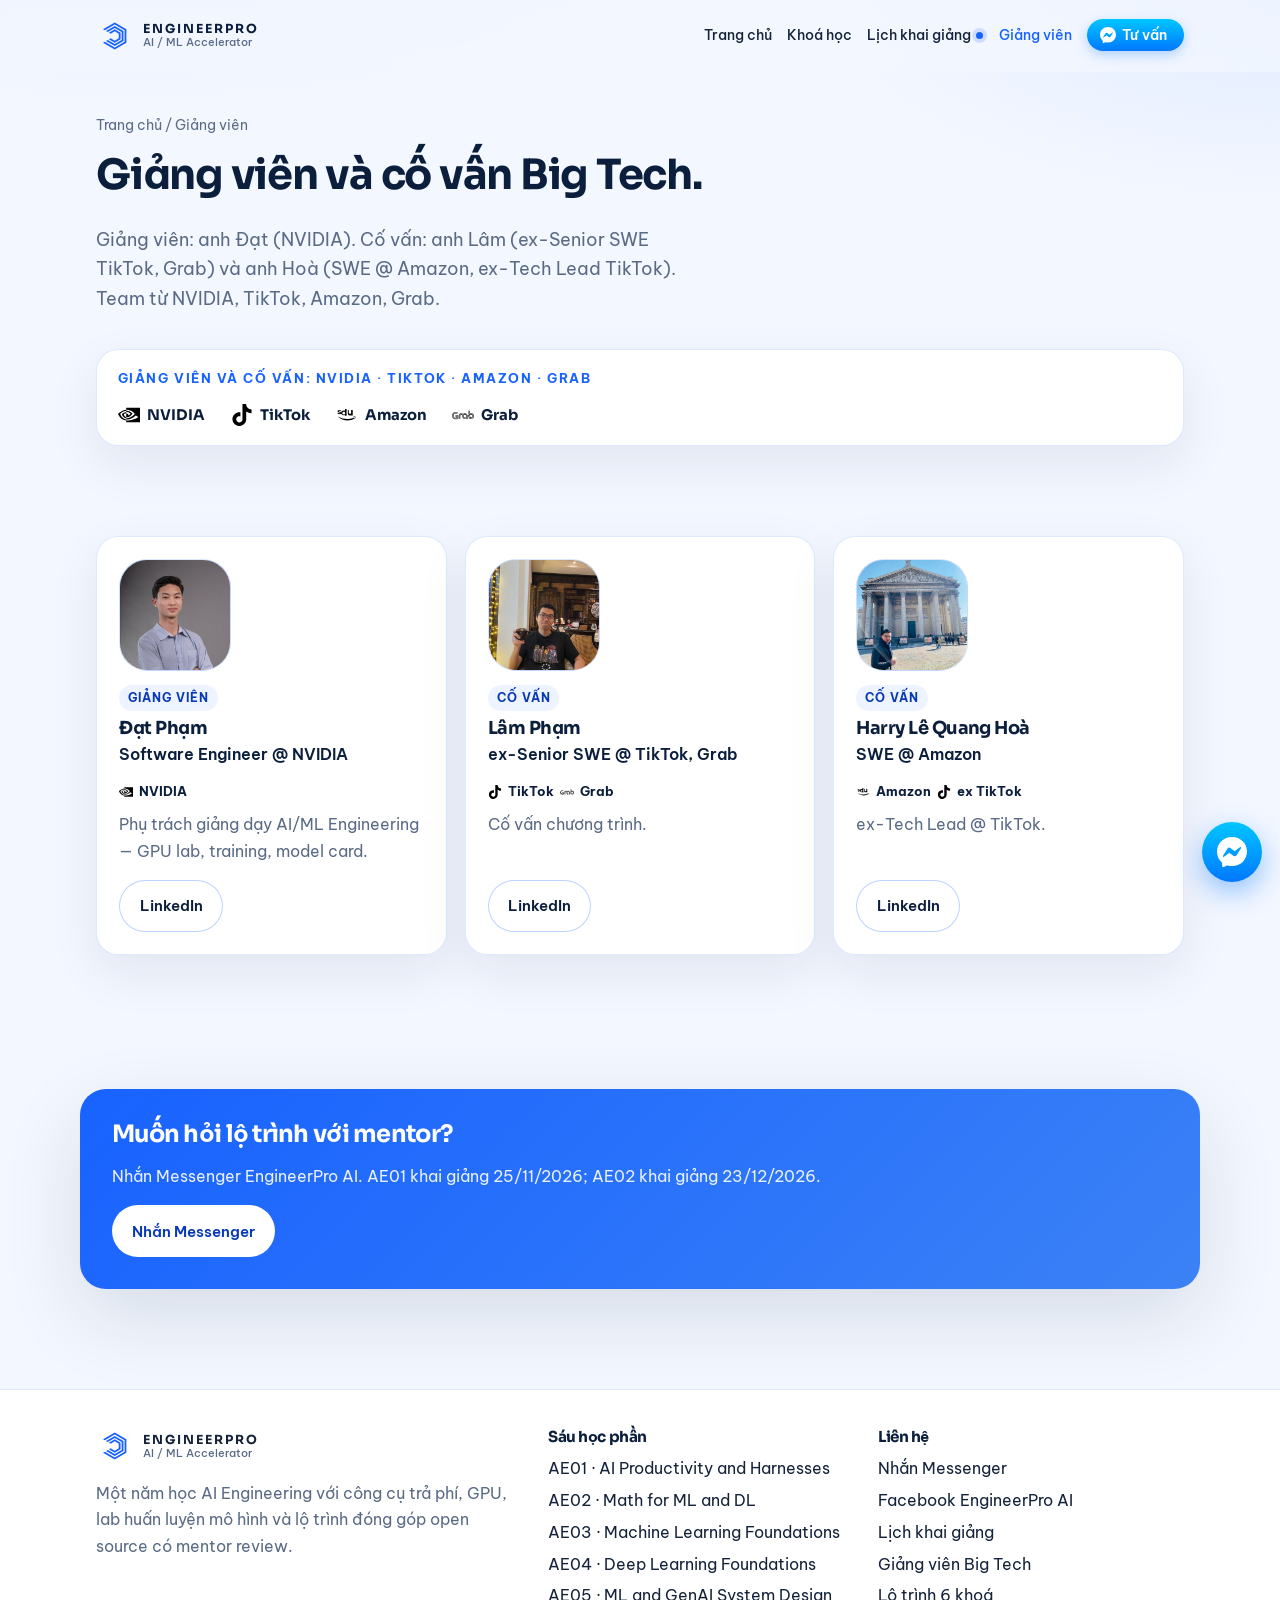
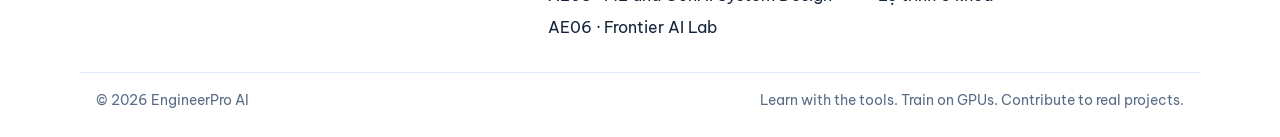
==== commit 1fa1bd0c: "Restore full English syllabus text from the Google Doc. Session tables, AE01 L0–L5 tracks, and tools" ====
--- a/docs/giang-vien/index.html
+++ b/docs/giang-vien/index.html
@@ -2,6 +2,14 @@
 <html lang="vi">
 <head>
   <meta charset="utf-8">
+  <!-- Google tag (gtag.js) -->
+<script async src="https://www.googletagmanager.com/gtag/js?id=G-5TH79627Q6"></script>
+<script>
+  window.dataLayer = window.dataLayer || [];
+  function gtag(){dataLayer.push(arguments);}
+  gtag('js', new Date());
+  gtag('config', 'G-5TH79627Q6');
+</script>
   <meta name="viewport" content="width=device-width, initial-scale=1">
   <title>Giảng viên | EngineerPro AI</title>
   <meta name="description" content="Giảng viên Đạt Phạm (NVIDIA). Cố vấn Lâm Phạm (ex-Senior SWE TikTok, Grab) và Harry Lê Quang Hoà (SWE @ Amazon, ex-Tech Lead TikTok).">
@@ -106,7 +114,7 @@
     </div>
     <div>
       <h3>Sáu học phần</h3>
-      <ul><li><a href="../khoa-hoc/ae01/">AE01 · AI Productivity & Harnesses</a></li><li><a href="../khoa-hoc/ae02/">AE02 · Math for ML & DL</a></li><li><a href="../khoa-hoc/ae03/">AE03 · Machine Learning Foundations</a></li><li><a href="../khoa-hoc/ae04/">AE04 · Deep Learning Foundations</a></li><li><a href="../khoa-hoc/ae05/">AE05 · ML & GenAI System Design</a></li><li><a href="../khoa-hoc/ae06/">AE06 · Frontier AI Lab</a></li></ul>
+      <ul><li><a href="../khoa-hoc/ae01/">AE01 · AI Productivity and Harnesses</a></li><li><a href="../khoa-hoc/ae02/">AE02 · Math for ML and DL</a></li><li><a href="../khoa-hoc/ae03/">AE03 · Machine Learning Foundations</a></li><li><a href="../khoa-hoc/ae04/">AE04 · Deep Learning Foundations</a></li><li><a href="../khoa-hoc/ae05/">AE05 · ML and GenAI System Design</a></li><li><a href="../khoa-hoc/ae06/">AE06 · Frontier AI Lab</a></li></ul>
     </div>
     <div>
       <h3>Liên hệ</h3>
--- a/docs/assets/css/style.css
+++ b/docs/assets/css/style.css
@@ -425,6 +425,7 @@
 .card h3 { font-size: 1.12rem; margin-bottom: 0.4rem; }
 .card p:last-child { margin-bottom: 0; }
 .card p { color: var(--muted); }
+.card p + p { margin-top: 0.75rem; }
 
 .icon-pill {
   width: 42px;
@@ -439,15 +440,21 @@
   font-weight: 700;
 }
 
+.path {
+  display: grid;
+  grid-template-columns: 1fr 1fr;
+  gap: 1.15rem;
+}
 .course-card {
-  display: grid;
-  grid-template-columns: auto 1fr auto;
-  gap: 1.1rem;
-  align-items: center;
+  display: flex;
+  flex-direction: column;
+  align-items: stretch;
+  gap: 0;
   background: #fff;
   border: 1px solid var(--line);
   border-radius: var(--radius);
-  padding: 1.15rem 1.25rem;
+  padding: 0;
+  overflow: hidden;
   text-decoration: none;
   color: inherit;
   box-shadow: var(--shadow);
@@ -455,13 +462,32 @@
 }
 .course-card:hover {
   text-decoration: none;
-  transform: translateY(-3px);
+  transform: translateY(-4px);
   border-color: var(--blue);
   box-shadow: var(--shadow-lg);
 }
+.course-card:hover .course-thumb img {
+  transform: scale(1.04);
+}
+.course-thumb {
+  position: relative;
+  aspect-ratio: 16 / 9;
+  background: var(--blue-50);
+  overflow: hidden;
+}
+.course-thumb img {
+  width: 100%;
+  height: 100%;
+  object-fit: cover;
+  display: block;
+  transition: transform 0.35s ease;
+}
+.course-card-body {
+  padding: 1rem 1.2rem 1.2rem;
+}
 .hex {
-  width: 58px;
-  height: 64px;
+  width: 52px;
+  height: 58px;
   display: grid;
   place-items: center;
   background: var(--blue);
@@ -469,8 +495,12 @@
   clip-path: polygon(50% 0%, 100% 25%, 100% 75%, 50% 100%, 0% 75%, 0% 25%);
   font-family: var(--display);
   font-weight: 700;
-  font-size: 0.78rem;
+  font-size: 0.7rem;
   letter-spacing: 0.04em;
+  position: absolute;
+  left: 12px;
+  bottom: 12px;
+  box-shadow: 0 8px 18px rgba(11, 31, 61, 0.22);
 }
 .course-card h3 { margin: 0 0 0.2rem; font-size: 1.08rem; }
 .course-card p { margin: 0; color: var(--muted); font-size: 0.95rem; }
@@ -480,11 +510,7 @@
   font-size: 0.82rem;
   margin-bottom: 0.2rem;
 }
-.course-card .go {
-  color: var(--blue);
-  font-weight: 700;
-  font-size: 1.4rem;
-}
+.course-card .go { display: none; }
 
 .table-wrap {
   overflow-x: auto;
@@ -528,6 +554,27 @@
 }
 
 .page-hero { padding: 2.6rem 0 1.4rem; }
+.course-hero-grid {
+  display: grid;
+  grid-template-columns: minmax(0, 1.05fr) minmax(0, 0.95fr);
+  gap: 2.2rem;
+  align-items: center;
+}
+.course-cover {
+  margin: 0;
+  border-radius: calc(var(--radius) + 6px);
+  overflow: hidden;
+  background: var(--blue-50);
+  border: 1px solid var(--line);
+  box-shadow: var(--shadow-lg);
+}
+.course-cover img {
+  width: 100%;
+  height: auto;
+  display: block;
+  aspect-ratio: 16 / 9;
+  object-fit: cover;
+}
 .crumbs {
   font-size: 0.85rem;
   color: var(--muted);
@@ -678,6 +725,8 @@
   html { scroll-behavior: auto; }
   .hero-visual img { animation: none; }
   .reveal { opacity: 1; transform: none; }
+  .course-card:hover { transform: none; }
+  .course-card:hover .course-thumb img { transform: none; }
 }
 
 @media (max-width: 900px) {
@@ -687,8 +736,8 @@
   .split,
   .footer-grid,
   .stats { grid-template-columns: 1fr 1fr; }
-  .course-card { grid-template-columns: auto 1fr; }
-  .course-card .go { display: none; }
+  .course-hero-grid { grid-template-columns: 1fr; gap: 1.4rem; }
+  .course-cover { order: -1; }
 }
 
 @media (max-width: 640px) {
@@ -709,6 +758,7 @@
   .logo-strip ul { gap: 0.7rem 1.1rem; }
   .logo-strip p { letter-spacing: 0.06em; }
   .sched-grid { grid-template-columns: 1fr; }
+  .path { grid-template-columns: 1fr; }
 }
 
 .nav-hot {
@@ -791,24 +841,38 @@
   background: #fff;
   border: 1px solid var(--line);
   border-radius: var(--radius);
-  padding: 1.25rem 1.3rem;
+  padding: 0;
+  overflow: hidden;
   box-shadow: var(--shadow);
+  display: flex;
+  flex-direction: column;
+  gap: 0;
+}
+.sched-card .when {
+  font-family: var(--display);
+  font-weight: 700;
+  color: var(--blue);
+  font-size: 0.88rem;
+}
+.sched-cover {
+  width: 100%;
+  aspect-ratio: 16 / 9;
+  object-fit: cover;
+  display: block;
+  background: var(--blue-50);
+}
+.sched-copy {
   display: flex;
   flex-direction: column;
   gap: 0.45rem;
-}
-.sched-card .when {
-  font-family: var(--display);
-  font-weight: 700;
-  color: var(--blue);
-  font-size: 0.88rem;
+  padding: 1.15rem 1.3rem 0.35rem;
 }
 .sched-main {
   text-decoration: none;
   color: inherit;
   display: flex;
   flex-direction: column;
-  gap: 0.45rem;
+  gap: 0;
   flex: 1;
   min-width: 0;
 }
@@ -836,7 +900,7 @@
 .sched-card .slots li { padding: 0.12rem 0; }
 .sched-card .open {
   margin-top: auto;
-  padding-top: 0.7rem;
+  padding: 0.7rem 1.3rem 1.25rem;
 }
 .intake-line {
   margin: 1rem 0 0;
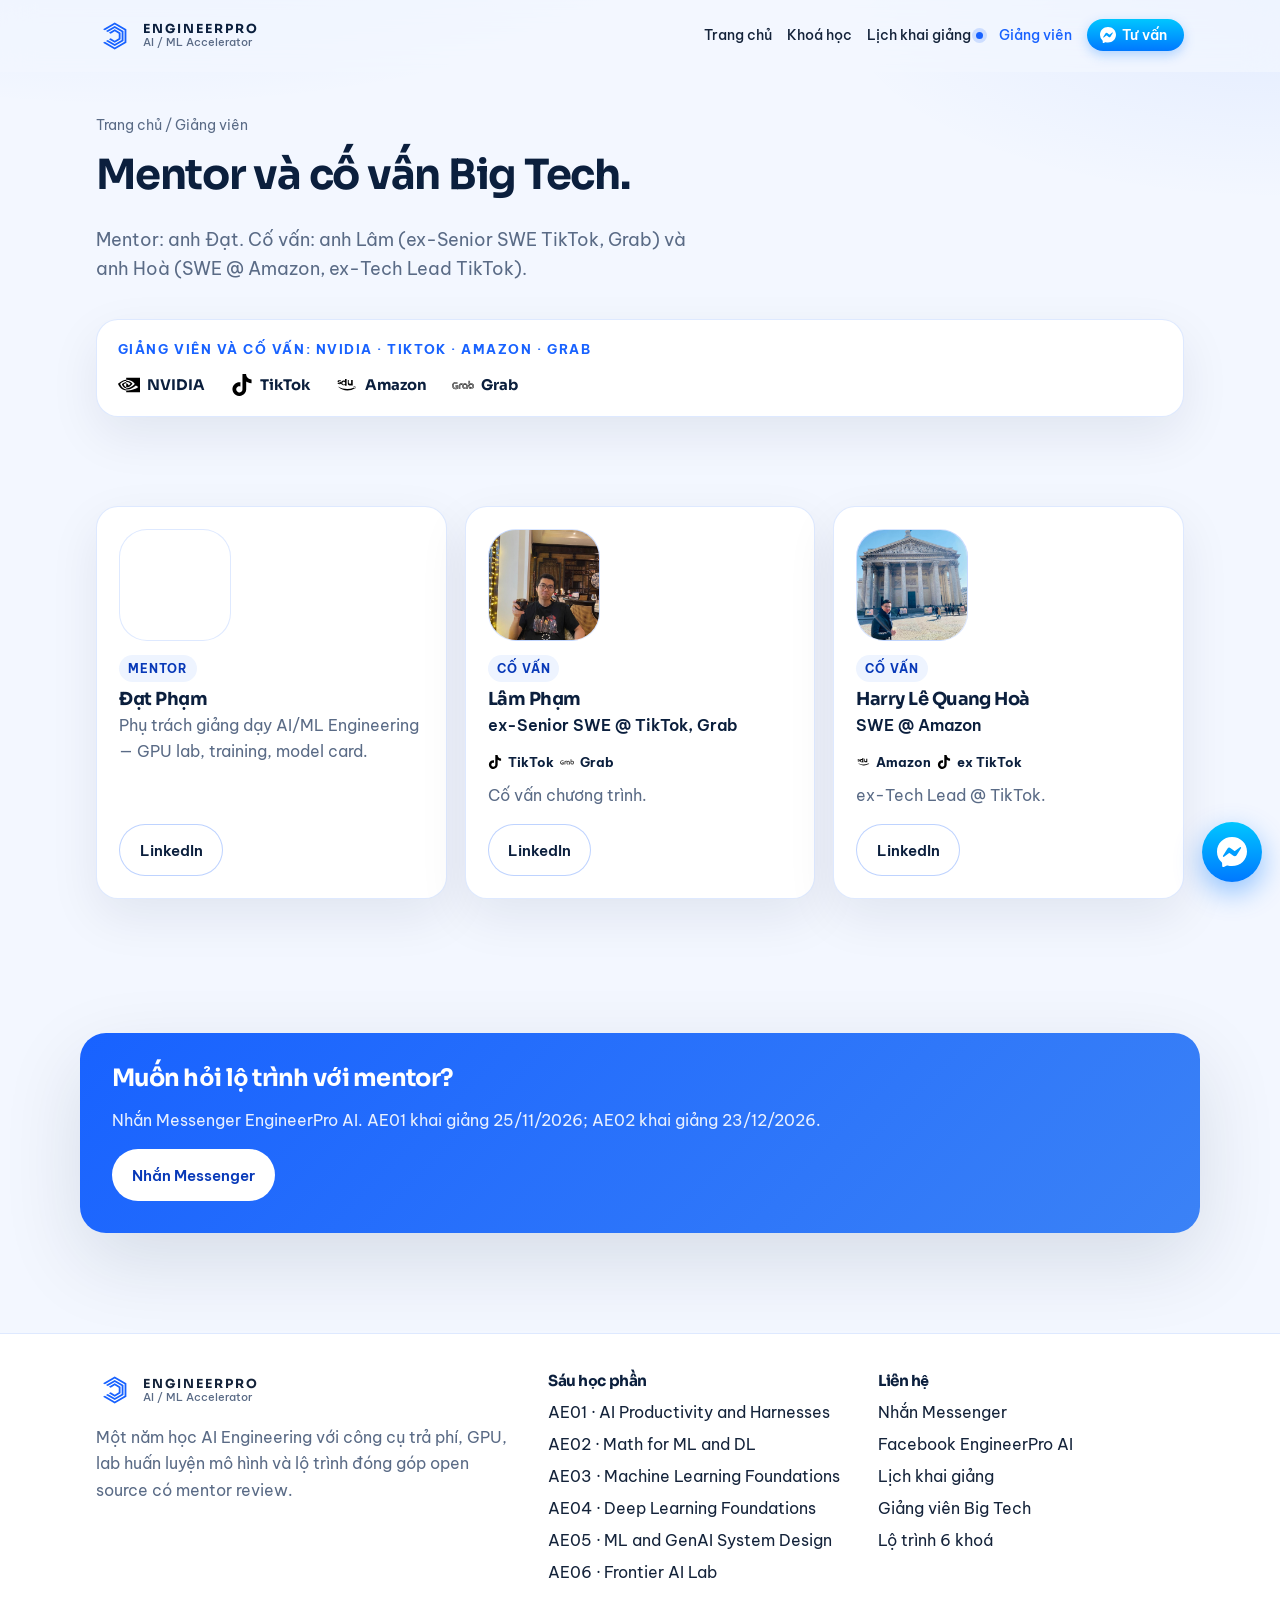
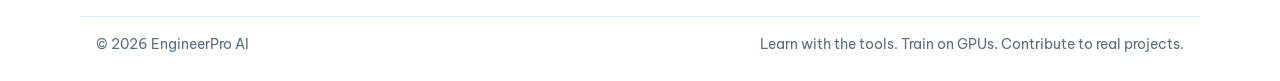
==== commit def0c568: "Show Đạt as Mentor with LinkedIn only, no photo or NVIDIA logo." ====
--- a/docs/giang-vien/index.html
+++ b/docs/giang-vien/index.html
@@ -12,7 +12,7 @@
 </script>
   <meta name="viewport" content="width=device-width, initial-scale=1">
   <title>Giảng viên | EngineerPro AI</title>
-  <meta name="description" content="Giảng viên Đạt Phạm (NVIDIA). Cố vấn Lâm Phạm (ex-Senior SWE TikTok, Grab) và Harry Lê Quang Hoà (SWE @ Amazon, ex-Tech Lead TikTok).">
+  <meta name="description" content="Mentor Đạt Phạm. Cố vấn Lâm Phạm (ex-Senior SWE TikTok, Grab) và Harry Lê Quang Hoà (SWE @ Amazon, ex-Tech Lead TikTok).">
   <link rel="canonical" href="https://engineerpro-team.github.io/engineerproai/giang-vien/">
   <link rel="icon" type="image/png" sizes="32x32" href="../assets/img/favicon-32.png">
   <link rel="icon" type="image/png" href="../assets/img/favicon.png">
@@ -21,14 +21,14 @@
   <meta property="og:site_name" content="EngineerPro AI">
   <meta property="og:locale" content="vi_VN">
   <meta property="og:title" content="Giảng viên | EngineerPro AI">
-  <meta property="og:description" content="Giảng viên Đạt Phạm (NVIDIA). Cố vấn Lâm Phạm (ex-Senior SWE TikTok, Grab) và Harry Lê Quang Hoà (SWE @ Amazon, ex-Tech Lead TikTok).">
+  <meta property="og:description" content="Mentor Đạt Phạm. Cố vấn Lâm Phạm (ex-Senior SWE TikTok, Grab) và Harry Lê Quang Hoà (SWE @ Amazon, ex-Tech Lead TikTok).">
   <meta property="og:url" content="https://engineerpro-team.github.io/engineerproai/giang-vien/">
   <meta property="og:image" content="https://engineerpro-team.github.io/engineerproai/assets/img/og-share.png">
   <meta property="og:image:width" content="1200">
   <meta property="og:image:height" content="630">
   <meta name="twitter:card" content="summary_large_image">
   <meta name="twitter:title" content="Giảng viên | EngineerPro AI">
-  <meta name="twitter:description" content="Giảng viên Đạt Phạm (NVIDIA). Cố vấn Lâm Phạm (ex-Senior SWE TikTok, Grab) và Harry Lê Quang Hoà (SWE @ Amazon, ex-Tech Lead TikTok).">
+  <meta name="twitter:description" content="Mentor Đạt Phạm. Cố vấn Lâm Phạm (ex-Senior SWE TikTok, Grab) và Harry Lê Quang Hoà (SWE @ Amazon, ex-Tech Lead TikTok).">
   <meta name="twitter:image" content="https://engineerpro-team.github.io/engineerproai/assets/img/og-share.png">
   <link rel="preconnect" href="https://fonts.googleapis.com">
   <link rel="preconnect" href="https://fonts.gstatic.com" crossorigin>
@@ -60,8 +60,8 @@
 <section class="page-hero">
   <div class="wrap">
     <p class="crumbs"><a href="../index.html">Trang chủ</a> / Giảng viên</p>
-    <h1>Giảng viên và cố vấn Big Tech.</h1>
-    <p class="lede">Giảng viên: anh Đạt (NVIDIA). Cố vấn: anh Lâm (ex-Senior SWE TikTok, Grab) và anh Hoà (SWE @ Amazon, ex-Tech Lead TikTok). Team từ NVIDIA, TikTok, Amazon, Grab.</p>
+    <h1>Mentor và cố vấn Big Tech.</h1>
+    <p class="lede">Mentor: anh Đạt. Cố vấn: anh Lâm (ex-Senior SWE TikTok, Grab) và anh Hoà (SWE @ Amazon, ex-Tech Lead TikTok).</p>
     <div class="logo-strip reveal">
   <p>Giảng viên và cố vấn: NVIDIA · TikTok · Amazon · Grab</p>
   <ul><li><img src="../assets/img/companies/nvidia.svg" alt=""><span>NVIDIA</span></li><li><img src="../assets/img/companies/tiktok.svg" alt=""><span>TikTok</span></li><li><img src="../assets/img/companies/amazon.svg" alt=""><span>Amazon</span></li><li><img src="../assets/img/companies/grab.svg" alt=""><span>Grab</span></li></ul>
@@ -70,11 +70,9 @@
 </section>
 <section class="instructors">
   <div class="wrap grid-3"><article class="card person">
-  <div class="avatar"><img src="../assets/img/mentors/dat-pham.jpg" alt="Đạt Phạm"></div>
-  <span class="soon">Giảng viên</span>
+  <div class="avatar is-blank" aria-hidden="true"></div>
+  <span class="soon">Mentor</span>
   <h3>Đạt Phạm</h3>
-  <p class="person-role">Software Engineer @ NVIDIA</p>
-  <div class="person-tags"><div class="company-tag"><img src="../assets/img/companies/nvidia.svg" alt="">NVIDIA</div></div>
   <p>Phụ trách giảng dạy AI/ML Engineering — GPU lab, training, model card.</p>
   <a class="btn btn-ghost" href="https://www.linkedin.com/in/datphamvn/" target="_blank" rel="noopener">LinkedIn</a>
 </article><article class="card person">
--- a/docs/assets/css/style.css
+++ b/docs/assets/css/style.css
@@ -626,6 +626,9 @@
   margin-bottom: 0.9rem;
   padding: 0;
 }
+.instructors .avatar.is-blank {
+  background: #fff;
+}
 .instructors .avatar img {
   width: 100%;
   height: 100%;
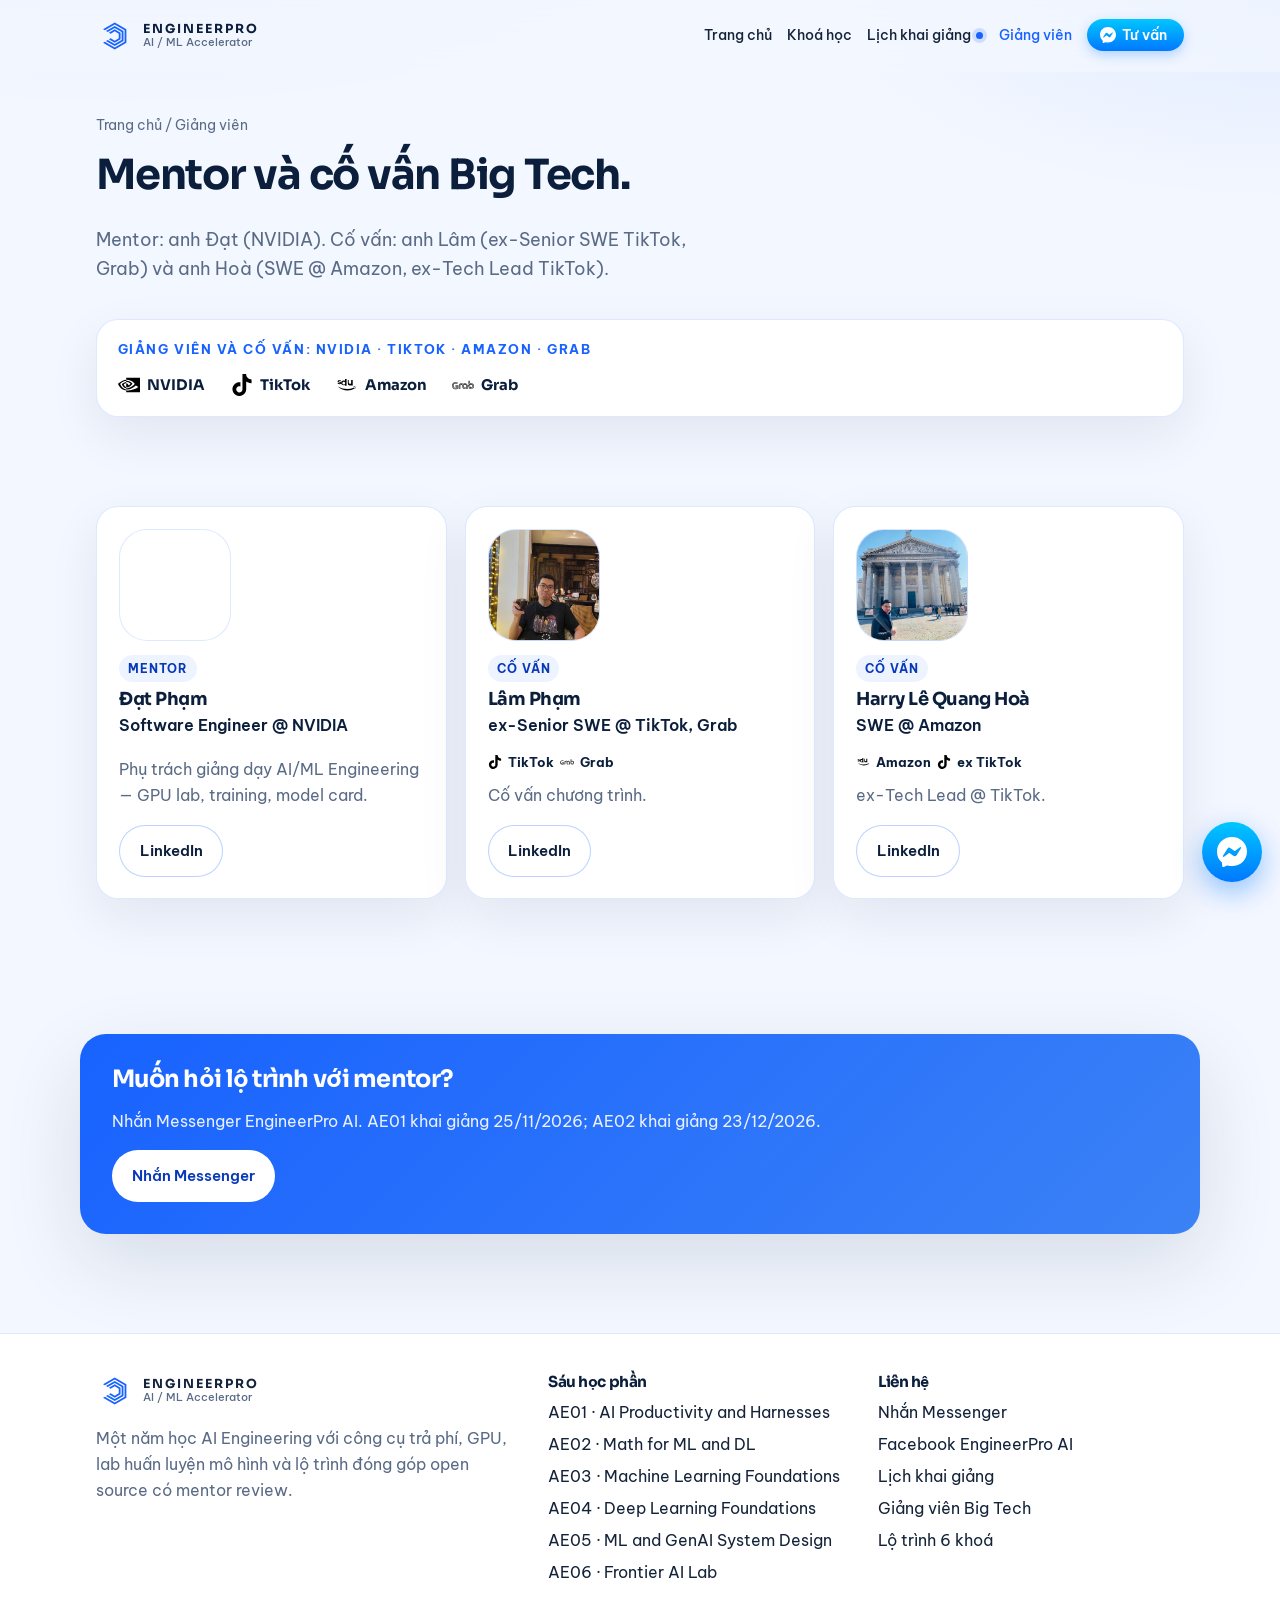
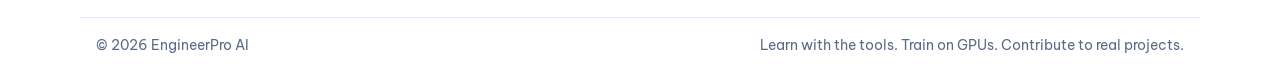
==== commit 6a26ac68: "Keep Đạt’s NVIDIA role as text, without the company logo." ====
--- a/docs/giang-vien/index.html
+++ b/docs/giang-vien/index.html
@@ -12,7 +12,7 @@
 </script>
   <meta name="viewport" content="width=device-width, initial-scale=1">
   <title>Giảng viên | EngineerPro AI</title>
-  <meta name="description" content="Mentor Đạt Phạm. Cố vấn Lâm Phạm (ex-Senior SWE TikTok, Grab) và Harry Lê Quang Hoà (SWE @ Amazon, ex-Tech Lead TikTok).">
+  <meta name="description" content="Mentor Đạt Phạm (NVIDIA). Cố vấn Lâm Phạm (ex-Senior SWE TikTok, Grab) và Harry Lê Quang Hoà (SWE @ Amazon, ex-Tech Lead TikTok).">
   <link rel="canonical" href="https://engineerpro-team.github.io/engineerproai/giang-vien/">
   <link rel="icon" type="image/png" sizes="32x32" href="../assets/img/favicon-32.png">
   <link rel="icon" type="image/png" href="../assets/img/favicon.png">
@@ -21,14 +21,14 @@
   <meta property="og:site_name" content="EngineerPro AI">
   <meta property="og:locale" content="vi_VN">
   <meta property="og:title" content="Giảng viên | EngineerPro AI">
-  <meta property="og:description" content="Mentor Đạt Phạm. Cố vấn Lâm Phạm (ex-Senior SWE TikTok, Grab) và Harry Lê Quang Hoà (SWE @ Amazon, ex-Tech Lead TikTok).">
+  <meta property="og:description" content="Mentor Đạt Phạm (NVIDIA). Cố vấn Lâm Phạm (ex-Senior SWE TikTok, Grab) và Harry Lê Quang Hoà (SWE @ Amazon, ex-Tech Lead TikTok).">
   <meta property="og:url" content="https://engineerpro-team.github.io/engineerproai/giang-vien/">
   <meta property="og:image" content="https://engineerpro-team.github.io/engineerproai/assets/img/og-share.png">
   <meta property="og:image:width" content="1200">
   <meta property="og:image:height" content="630">
   <meta name="twitter:card" content="summary_large_image">
   <meta name="twitter:title" content="Giảng viên | EngineerPro AI">
-  <meta name="twitter:description" content="Mentor Đạt Phạm. Cố vấn Lâm Phạm (ex-Senior SWE TikTok, Grab) và Harry Lê Quang Hoà (SWE @ Amazon, ex-Tech Lead TikTok).">
+  <meta name="twitter:description" content="Mentor Đạt Phạm (NVIDIA). Cố vấn Lâm Phạm (ex-Senior SWE TikTok, Grab) và Harry Lê Quang Hoà (SWE @ Amazon, ex-Tech Lead TikTok).">
   <meta name="twitter:image" content="https://engineerpro-team.github.io/engineerproai/assets/img/og-share.png">
   <link rel="preconnect" href="https://fonts.googleapis.com">
   <link rel="preconnect" href="https://fonts.gstatic.com" crossorigin>
@@ -61,7 +61,7 @@
   <div class="wrap">
     <p class="crumbs"><a href="../index.html">Trang chủ</a> / Giảng viên</p>
     <h1>Mentor và cố vấn Big Tech.</h1>
-    <p class="lede">Mentor: anh Đạt. Cố vấn: anh Lâm (ex-Senior SWE TikTok, Grab) và anh Hoà (SWE @ Amazon, ex-Tech Lead TikTok).</p>
+    <p class="lede">Mentor: anh Đạt (NVIDIA). Cố vấn: anh Lâm (ex-Senior SWE TikTok, Grab) và anh Hoà (SWE @ Amazon, ex-Tech Lead TikTok).</p>
     <div class="logo-strip reveal">
   <p>Giảng viên và cố vấn: NVIDIA · TikTok · Amazon · Grab</p>
   <ul><li><img src="../assets/img/companies/nvidia.svg" alt=""><span>NVIDIA</span></li><li><img src="../assets/img/companies/tiktok.svg" alt=""><span>TikTok</span></li><li><img src="../assets/img/companies/amazon.svg" alt=""><span>Amazon</span></li><li><img src="../assets/img/companies/grab.svg" alt=""><span>Grab</span></li></ul>
@@ -73,6 +73,7 @@
   <div class="avatar is-blank" aria-hidden="true"></div>
   <span class="soon">Mentor</span>
   <h3>Đạt Phạm</h3>
+  <p class="person-role">Software Engineer @ NVIDIA</p>
   <p>Phụ trách giảng dạy AI/ML Engineering — GPU lab, training, model card.</p>
   <a class="btn btn-ghost" href="https://www.linkedin.com/in/datphamvn/" target="_blank" rel="noopener">LinkedIn</a>
 </article><article class="card person">
